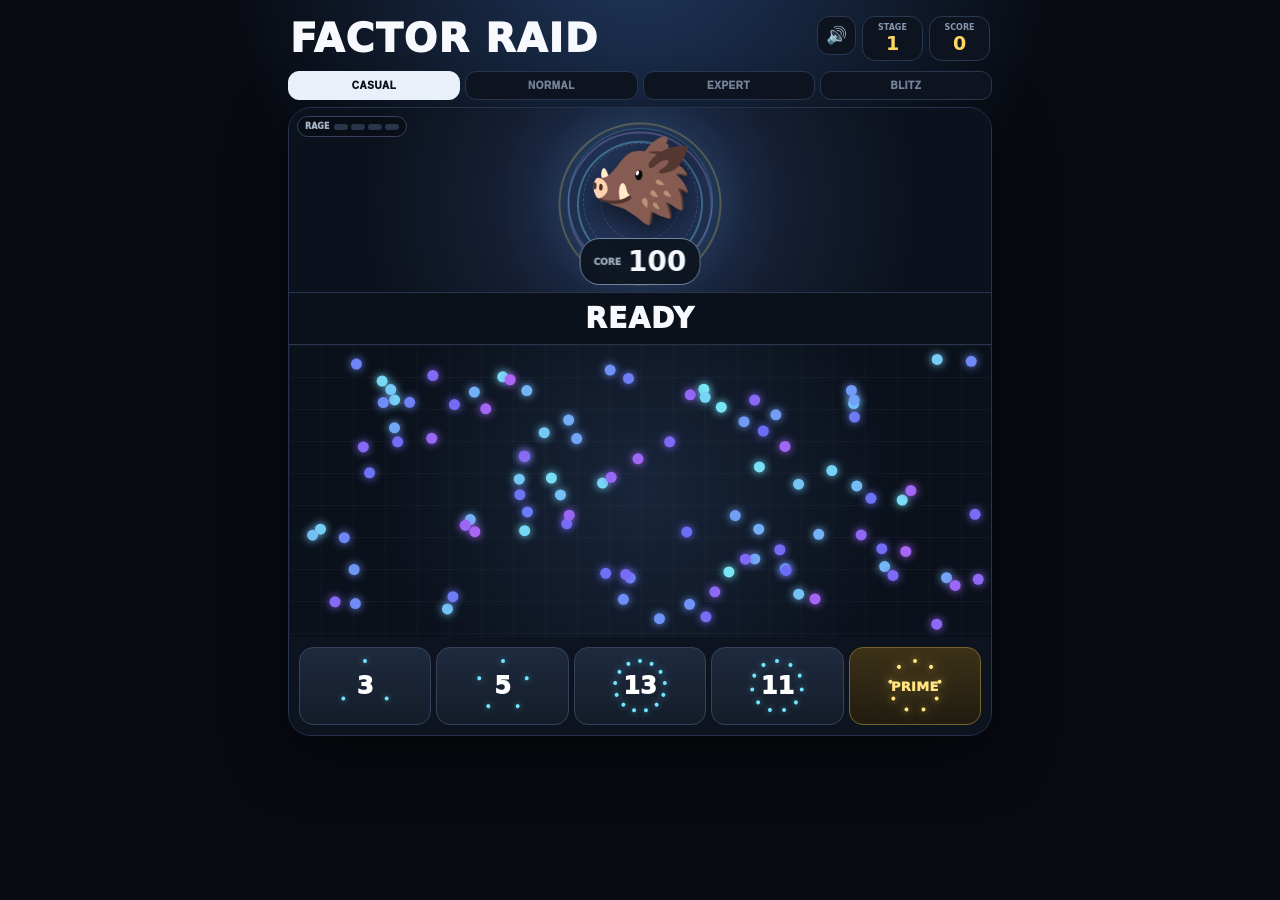
==== public/games/factor-raid/index.html @ 398f88a3 "Import public math games, sanitized launcher and free CI without private assets" ====
<!doctype html><html lang="ja"><head><meta charset="utf-8"><meta name="viewport" content="width=device-width,initial-scale=1,viewport-fit=cover"><meta name="theme-color" content="#080b12"><title>FACTOR RAID</title><meta name="description" content="大きな数の弱点を見つけて、敵のコアを打ちくだこう。"><link rel="icon" href="favicon.svg" type="image/svg+xml"><link rel="stylesheet" href="style.css"><script src="../../assets/audio-settings.js"></script>
</head><body><div id="fl" class="flash"></div><main class="app"><header class="hud"><div class="brand">FACTOR RAID</div><div class="stats"><div class="stat"><small>STAGE</small><b id="st">1</b></div><div class="stat"><small>SCORE</small><b id="sc">0</b></div></div></header><section id="battle" class="battle"><div id="ez" class="ez"><div class="rage"><small>RAGE</small><span id="pips" class="pips"><i></i><i></i><i></i><i></i></span></div><div class="aura"></div><div class="sh"><i style="--a:14deg"></i><i style="--a:133deg"></i><i style="--a:251deg"></i></div><div id="en" class="enemy">🐲</div><div class="core"><small>CORE</small><b id="num">60</b></div></div><div id="status" class="status"><div id="msg" class="msg">READY</div></div><div id="arena" class="arena"></div><div id="dock" class="dock"></div></section></main><div id="win" class="layer"><div class="result"><div id="we" class="re">🐲</div><div class="rt">CORE DESTROYED!</div><div id="code" class="code"></div><button id="next" class="btn">NEXT ENEMY</button></div></div><div id="lose" class="layer"><div class="result foe"><div id="le" class="re">👹</div><div class="rt">OVERRUN!</div><div id="lc" class="code"></div><button id="retry" class="btn">RETRY</button></div></div><script src="game.js?v=20260825l"></script><script src="enhancements.js?v=20260825l"></script><script src="prime-charge.js?v=20260825l"></script><script src="manual-keypad.js?v=20260825l"></script><script src="advanced-modes.js?v=20260825l"></script><script src="dense-renderer.js?v=20260825l"></script><script src="dense-recovery.js?v=20260825l"></script><script src="blitz-reward.js?v=20260825l"></script><script src="dense-attack-lite.js?v=20260825l"></script><script src="dense-good.js?v=20260825l"></script><script type="module" src="../../assets/bgm/bridge.mjs"></script>
</body></html>
---- public/games/factor-raid/style.css ----
:root{font-family:Inter,system-ui,sans-serif;color:#f7f9ff;background:#080b12;--g:#75f4a5;--r:#ff7079;--y:#ffd75f;--c:#70e6ff;--m:#8997ad}*{box-sizing:border-box}html,body{margin:0;min-height:100%;background:radial-gradient(circle at 50% -10%,#20385e,transparent 40%),#080b12;color:#f7f9ff}body{overflow-x:hidden}.app{width:min(100%,720px);margin:auto;padding:8px}.hud{display:flex;justify-content:space-between;align-items:flex-start;padding:8px 2px 10px}.brand{font-size:clamp(26px,7vw,39px);font-weight:1000;letter-spacing:.04em}.stats{display:flex;gap:6px}.stat{min-width:61px;text-align:center;border:1px solid #293750;border-radius:13px;background:#0d1420;padding:6px}.stat small{display:block;color:var(--m);font-size:8px;font-weight:900}.stat b{font-size:19px;color:var(--y)}.battle{border:1px solid #26344d;border-radius:23px;overflow:hidden;background:#0d1420;box-shadow:0 20px 60px #0008}.ez{height:156px;position:relative;display:flex;align-items:center;justify-content:center;overflow:hidden;background:radial-gradient(circle,#293f69,#151e32 40%,#0c121d 75%);transition:.35s}.ez:after{content:"";position:absolute;z-index:1;width:120px;height:120px;border-radius:50%;background:radial-gradient(circle,#ff6d754a,#ff46551b 45%,transparent 72%);filter:blur(14px);opacity:0;transform:scale(.8);transition:.35s}.ez.r1:after{opacity:.14;transform:scale(1)}.ez.r2:after{opacity:.27;transform:scale(1.18)}.ez.r3:after{opacity:.44;transform:scale(1.4)}.ez.r4:after{opacity:.63;transform:scale(1.65)}.ez.r1{background:radial-gradient(circle,#3a3040,#1e1a2a 42%,#0c121d 76%)}.ez.r2{background:radial-gradient(circle,#492b37,#241720 45%,#0b1019 78%)}.ez.r3,.ez.r4{background:radial-gradient(circle,#592632,#2b131a 47%,#080b12 80%)}.aura{position:absolute;z-index:2;width:145px;height:145px;border:1px solid #6ee7ff40;border-radius:50%;box-shadow:0 0 48px #6ee7ff20;animation:spin 8s linear infinite}.aura:before,.aura:after{content:"";position:absolute;inset:14px;border:1px dashed #b6a1ff3d;border-radius:50%}.aura:after{inset:31px;animation:spin 3s linear infinite reverse}.r2 .aura{border-color:#c26f8455}.r3 .aura,.r4 .aura{border-color:#db64706b;box-shadow:0 0 56px #d94b5c28;animation-duration:1.8s}.r4 .aura{animation-duration:.9s}@keyframes spin{to{transform:rotate(360deg)}}.enemy{--s:1;position:relative;z-index:4;font-size:86px;line-height:1;filter:drop-shadow(0 13px 14px #0009);animation:float 2.8s ease-in-out infinite;transform-origin:50% 70%;user-select:none}@keyframes float{0%,100%{transform:translateY(3px) scale(var(--s))}50%{transform:translateY(-5px) scale(var(--s))}}.enemy.hit{animation:hit .55s}.enemy.atk{animation:atk .58s}.enemy.dead{animation:dead .9s ease forwards}@keyframes hit{35%{transform:translateX(17px) rotate(8deg) scale(calc(var(--s)*.92));filter:brightness(2.2)}65%{transform:translateX(-7px) rotate(-4deg) scale(var(--s))}}@keyframes atk{45%{transform:translateY(18px) scale(calc(var(--s)*1.17));filter:brightness(1.45)}}@keyframes dead{45%{transform:scale(calc(var(--s)*1.32));filter:brightness(3)}100%{transform:translateY(-70px) scale(.05) rotate(35deg);opacity:0;filter:brightness(5)}}.sh{position:absolute;inset:0;z-index:3}.sh i{position:absolute;left:50%;top:52%;width:126px;height:126px;border:2px solid #79eaff55;border-radius:50%;transform:translate(-50%,-50%) rotate(var(--a));transition:.45s}.sh i:nth-child(2){width:145px;height:145px;border-color:#b6a1ff44}.sh i:nth-child(3){width:163px;height:163px;border-color:#ffd75f3c}.sh i.br{opacity:0;transform:translate(-50%,-50%) rotate(calc(var(--a) + 60deg)) scale(1.3);filter:brightness(3)}.rage{position:absolute;z-index:8;left:8px;top:8px;display:flex;gap:5px;align-items:center;padding:5px 7px;border:1px solid #35445c;border-radius:20px;background:#090e16d8}.rage small{font-size:8px;font-weight:1000;color:#a7b2c3}.pips{display:flex;gap:3px}.pips i{width:14px;height:6px;border-radius:8px;background:#28354b}.pips i.on{background:var(--r);box-shadow:0 0 9px #ff526080}.core{position:absolute;z-index:8;bottom:5px;left:50%;transform:translateX(-50%);display:flex;gap:7px;align-items:center;padding:6px 13px;border:1px solid #61799b;border-radius:20px;background:#080d15e8}.core small{font-size:9px;color:#9eacc0;font-weight:1000}.core b{font-size:28px}.status{min-height:53px;display:flex;align-items:center;justify-content:center;border-top:1px solid #27354c;border-bottom:1px solid #27354c;background:#0b111b;transition:.2s}.status.g{background:#0d1d17;border-color:#2f7248}.status.r{background:#210e13;border-color:#72343c}.status.y{background:#211b0d;border-color:#746127}.msg{font-size:clamp(19px,5.3vw,28px);font-weight:1000;letter-spacing:.04em}.arena{height:292px;position:relative;overflow:hidden;touch-action:none;background:linear-gradient(#ffffff08 1px,transparent 1px),linear-gradient(90deg,#ffffff08 1px,transparent 1px),radial-gradient(circle,#18253a,#0b111b 68%);background-size:32px 32px,32px 32px,auto;transition:.25s}.arena.ready{box-shadow:inset 0 0 0 3px #ffd75f77,inset 0 0 55px #ffd75f18}.arena.ok{box-shadow:inset 0 0 0 3px #74f5a488,inset 0 0 65px #74f5a421}.arena.fail{filter:brightness(.67) saturate(.72);box-shadow:inset 0 0 0 3px #ff707966,inset 0 0 60px #000b}.dot{position:absolute;left:0;top:0;width:var(--d,13px);height:var(--d,13px);border-radius:50%;background:currentColor;box-shadow:0 0 var(--gl,9px) currentColor;will-change:transform,width,height}.dot.set{filter:brightness(1.12)}.dot.out{box-shadow:0 0 0 3px #fff,0 0 20px #ff5a65;filter:brightness(1.5)}.dot.keep{box-shadow:0 0 0 3px #fff4,0 0 20px currentColor;filter:brightness(1.6)}.empty{position:absolute;width:var(--d);height:var(--d);border:2px dashed var(--r);border-radius:50%;box-shadow:0 0 12px #ff707988;animation:slot .65s infinite}@keyframes slot{50%{transform:scale(1.25);opacity:.25}}.dock{display:grid;grid-template-columns:repeat(5,1fr);gap:5px;padding:10px;background:#0d141f}.card{min-height:73px;border:1px solid #34435b;border-radius:14px;background:linear-gradient(#1e2a3e,#141c29);color:#fff;text-align:center;padding:6px 2px;touch-action:none;user-select:none}.card.drag{opacity:.3;transform:scale(.95)}.val{font-size:25px;font-weight:1000}.mini{height:21px;display:flex;flex-wrap:wrap;gap:3px;justify-content:center;align-items:center;width:37px;margin:2px auto}.mini i{width:5px;height:5px;background:var(--c);border-radius:50%}.card.prime{border-color:#776429;background:linear-gradient(#3c3218,#211c10)}.card.prime .val{font-size:14px;color:#ffe481;margin-top:23px}.ghost{position:fixed;z-index:9999;width:68px;height:68px;border:1px solid #fff5;border-radius:17px;background:#223047f2;color:#fff;display:flex;align-items:center;justify-content:center;font-size:25px;font-weight:1000;pointer-events:none;transform:translate(-50%,-50%) rotate(-4deg);box-shadow:0 16px 40px #000a}.ghost.prime{background:#3a3018f2;color:#ffe481}.flash{position:fixed;inset:0;z-index:9000;pointer-events:none;opacity:0}.flash.g{animation:fg .43s}.flash.r{animation:fr .43s}@keyframes fg{25%{opacity:.2;background:#9dffbb}}@keyframes fr{25%{opacity:.2;background:#ff5864}}.shot,.part{position:fixed;z-index:9300;width:8px;height:8px;border-radius:50%;background:currentColor;box-shadow:0 0 10px currentColor;pointer-events:none}.eshot{position:fixed;z-index:9300;width:24px;height:24px;border-radius:50%;background:radial-gradient(circle,#fff,#ff8d96 25%,#ff3444 52%,transparent 72%);box-shadow:0 0 30px #ff3545;pointer-events:none}.orb{position:fixed;z-index:9400;width:90px;height:90px;transform:translate(-50%,-50%);pointer-events:none}.spin{position:absolute;inset:0;animation:spin .7s linear infinite;filter:drop-shadow(0 0 13px #ffd75f)}.spin.fast{animation-duration:.16s}.od{position:absolute;left:50%;top:50%;width:8px;height:8px;margin:-4px;border-radius:50%;background:currentColor;box-shadow:0 0 9px currentColor}.oc{position:absolute;left:50%;top:50%;width:27px;height:27px;transform:translate(-50%,-50%);border-radius:50%;background:radial-gradient(circle,#fff,#ffe276 30%,#ffb62a 60%,transparent 73%);box-shadow:0 0 35px #ffd75f}.layer{position:fixed;inset:0;z-index:10000;display:none;align-items:center;justify-content:center;padding:18px;background:#05070bd0;backdrop-filter:blur(8px)}.layer.show{display:flex}.result{width:min(92vw,480px);padding:22px 17px;border:1px solid #596782;border-radius:25px;background:linear-gradient(#19243a,#0e1420);text-align:center;box-shadow:0 28px 90px #000d}.result.foe{border-color:#813942;background:linear-gradient(#36151c,#100b10)}.re{font-size:66px}.rt{font-size:clamp(27px,8vw,39px);font-weight:1000;color:var(--y)}.foe .rt{color:#ff7b83}.code{font-size:clamp(20px,6vw,30px);font-weight:1000;background:#0a111b;border:1px solid #35445f;border-radius:16px;padding:12px;margin:14px 0 17px}.btn{border:0;border-radius:30px;padding:14px 22px;min-width:205px;font-size:16px;font-weight:1000;background:#f7f9ff;color:#0a0e15}.impact{animation:shake .45s}.counter{animation:shake2 .52s}@keyframes shake{25%{transform:translate(6px,-2px)}50%{transform:translate(-8px,2px)}75%{transform:translate(3px)}}@keyframes shake2{20%{transform:translate(-9px,5px)}40%{transform:translate(10px,-4px)}65%{transform:translate(-7px)}85%{transform:translate(5px,3px)}}@media(max-width:520px){.enemy{font-size:79px}.ez{height:150px}.arena{height:282px}.stat{min-width:57px;padding:5px}}
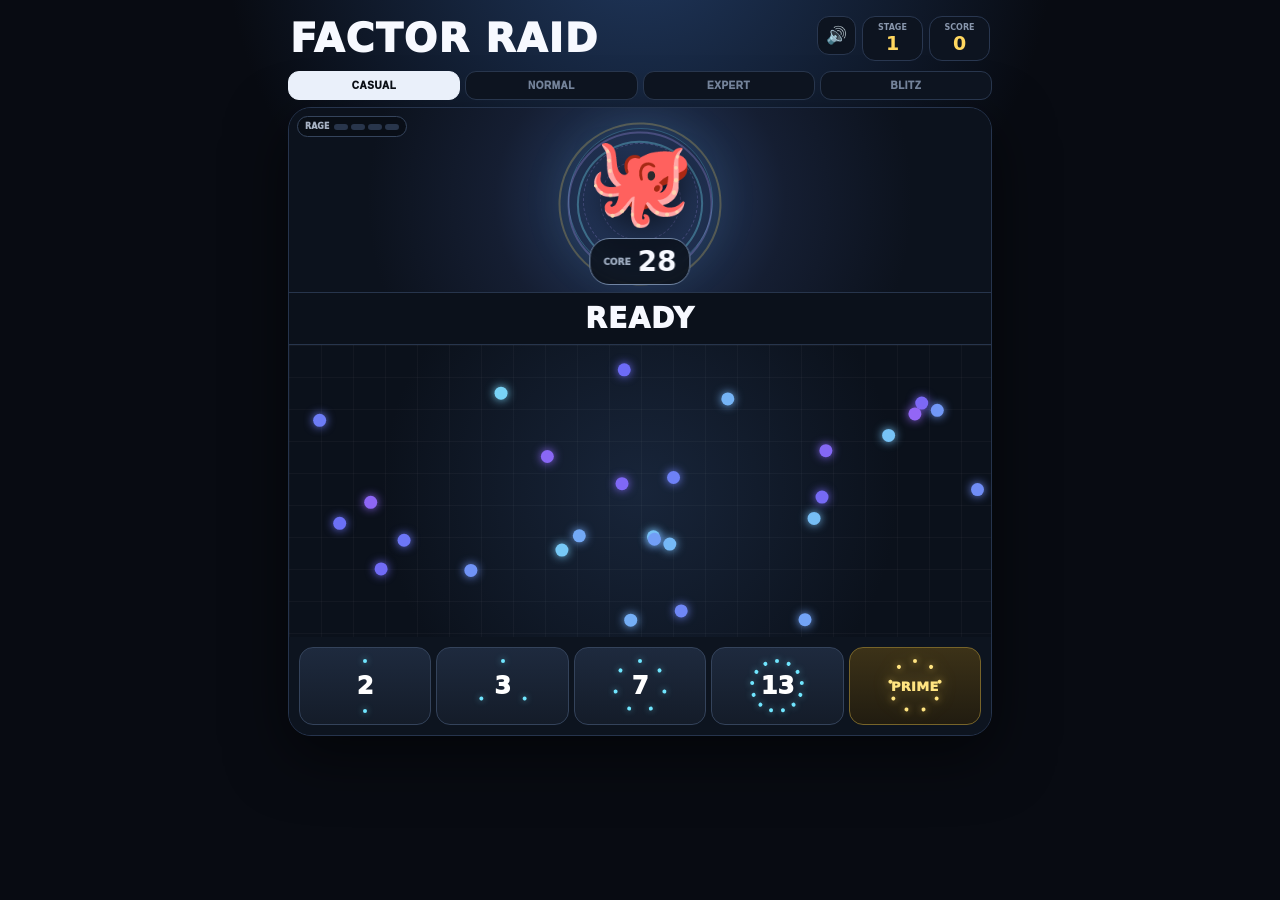
==== commit 30235c1f: "feat(gamepad): mount public adapter in FACTOR RAID Wire the same-origin math adapter into the public" ====
--- a/public/games/factor-raid/index.html
+++ b/public/games/factor-raid/index.html
@@ -1,3 +1,3 @@
 <!doctype html><html lang="ja"><head><meta charset="utf-8"><meta name="viewport" content="width=device-width,initial-scale=1,viewport-fit=cover"><meta name="theme-color" content="#080b12"><title>FACTOR RAID</title><meta name="description" content="大きな数の弱点を見つけて、敵のコアを打ちくだこう。"><link rel="icon" href="favicon.svg" type="image/svg+xml"><link rel="stylesheet" href="style.css"><script src="../../assets/audio-settings.js"></script>
 </head><body><div id="fl" class="flash"></div><main class="app"><header class="hud"><div class="brand">FACTOR RAID</div><div class="stats"><div class="stat"><small>STAGE</small><b id="st">1</b></div><div class="stat"><small>SCORE</small><b id="sc">0</b></div></div></header><section id="battle" class="battle"><div id="ez" class="ez"><div class="rage"><small>RAGE</small><span id="pips" class="pips"><i></i><i></i><i></i><i></i></span></div><div class="aura"></div><div class="sh"><i style="--a:14deg"></i><i style="--a:133deg"></i><i style="--a:251deg"></i></div><div id="en" class="enemy">🐲</div><div class="core"><small>CORE</small><b id="num">60</b></div></div><div id="status" class="status"><div id="msg" class="msg">READY</div></div><div id="arena" class="arena"></div><div id="dock" class="dock"></div></section></main><div id="win" class="layer"><div class="result"><div id="we" class="re">🐲</div><div class="rt">CORE DESTROYED!</div><div id="code" class="code"></div><button id="next" class="btn">NEXT ENEMY</button></div></div><div id="lose" class="layer"><div class="result foe"><div id="le" class="re">👹</div><div class="rt">OVERRUN!</div><div id="lc" class="code"></div><button id="retry" class="btn">RETRY</button></div></div><script src="game.js?v=20260825l"></script><script src="enhancements.js?v=20260825l"></script><script src="prime-charge.js?v=20260825l"></script><script src="manual-keypad.js?v=20260825l"></script><script src="advanced-modes.js?v=20260825l"></script><script src="dense-renderer.js?v=20260825l"></script><script src="dense-recovery.js?v=20260825l"></script><script src="blitz-reward.js?v=20260825l"></script><script src="dense-attack-lite.js?v=20260825l"></script><script src="dense-good.js?v=20260825l"></script><script type="module" src="../../assets/bgm/bridge.mjs"></script>
-</body></html>+<script type="module" src="../../assets/gamepad-math-adapters.mjs"></script></body></html>
